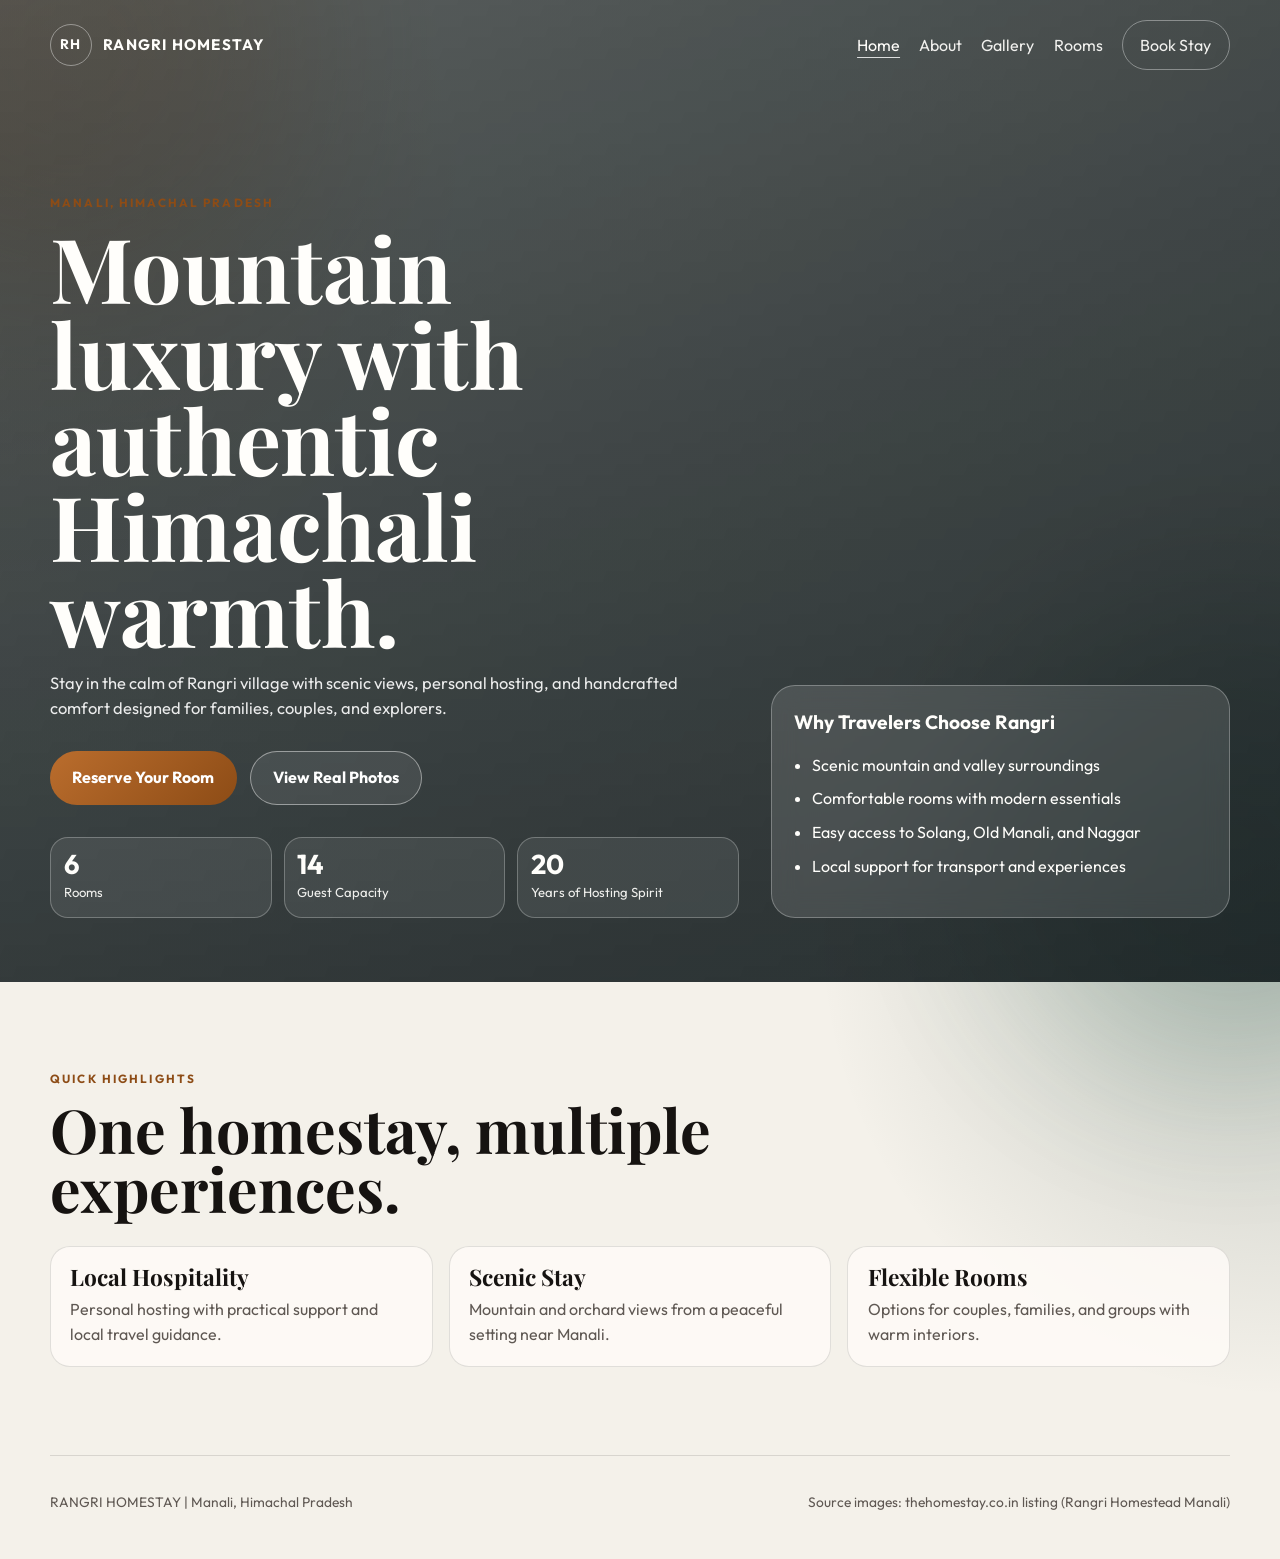
==== index.html @ 6e00585e "Initial commit: Rangri Homestay multipage website" ====
<!DOCTYPE html>
<html lang="en">
  <head>
    <meta charset="UTF-8" />
    <meta name="viewport" content="width=device-width, initial-scale=1.0" />
    <title>RANGRI HOMESTAY | Home</title>
    <meta
      name="description"
      content="RANGRI HOMESTAY Manali - premium mountain stay with authentic local hospitality."
    />
    <link rel="preconnect" href="https://fonts.googleapis.com" />
    <link rel="preconnect" href="https://fonts.gstatic.com" crossorigin />
    <link
      href="https://fonts.googleapis.com/css2?family=Outfit:wght@300;400;500;600;700;800&family=Playfair+Display:wght@500;600;700;800&display=swap"
      rel="stylesheet"
    />
    <link rel="stylesheet" href="styles.css" />
  </head>
  <body data-page="home">
    <div class="ambient ambient-one"></div>
    <div class="ambient ambient-two"></div>

    <header class="hero" id="home">
      <nav class="navbar container">
        <a class="brand" href="index.html">
          <span class="brand-dot">RH</span>
          <span>RANGRI HOMESTAY</span>
        </a>
        <div class="nav-links">
          <a href="index.html" data-nav="home">Home</a>
          <a href="about.html" data-nav="about">About</a>
          <a href="gallery.html" data-nav="gallery">Gallery</a>
          <a href="rooms.html" data-nav="rooms">Rooms</a>
          <a href="booking.html" class="nav-book" data-nav="booking">Book Stay</a>
        </div>
      </nav>

      <div class="hero-main container">
        <div class="hero-left reveal">
          <p class="eyebrow">Manali, Himachal Pradesh</p>
          <h1>Mountain luxury with authentic Himachali warmth.</h1>
          <p class="lead">
            Stay in the calm of Rangri village with scenic views, personal
            hosting, and handcrafted comfort designed for families, couples, and
            explorers.
          </p>
          <div class="hero-actions">
            <a href="booking.html" class="btn btn-solid">Reserve Your Room</a>
            <a href="gallery.html" class="btn btn-glass">View Real Photos</a>
          </div>
          <div class="metrics" id="metrics">
            <article class="metric">
              <strong data-target="6">0</strong>
              <span>Rooms</span>
            </article>
            <article class="metric">
              <strong data-target="14">0</strong>
              <span>Guest Capacity</span>
            </article>
            <article class="metric">
              <strong data-target="20">0</strong>
              <span>Years of Hosting Spirit</span>
            </article>
          </div>
        </div>

        <aside class="hero-panel reveal">
          <p class="panel-title">Why Travelers Choose Rangri</p>
          <ul>
            <li>Scenic mountain and valley surroundings</li>
            <li>Comfortable rooms with modern essentials</li>
            <li>Easy access to Solang, Old Manali, and Naggar</li>
            <li>Local support for transport and experiences</li>
          </ul>
        </aside>
      </div>
    </header>

    <main>
      <section class="section container reveal">
        <div class="section-head">
          <p class="eyebrow">Quick Highlights</p>
          <h2>One homestay, multiple experiences.</h2>
        </div>
        <div class="feature-grid">
          <article>
            <h3>Local Hospitality</h3>
            <p>Personal hosting with practical support and local travel guidance.</p>
          </article>
          <article>
            <h3>Scenic Stay</h3>
            <p>Mountain and orchard views from a peaceful setting near Manali.</p>
          </article>
          <article>
            <h3>Flexible Rooms</h3>
            <p>Options for couples, families, and groups with warm interiors.</p>
          </article>
        </div>
      </section>
    </main>

    <footer class="footer container">
      <p>RANGRI HOMESTAY | Manali, Himachal Pradesh</p>
      <p>Source images: thehomestay.co.in listing (Rangri Homestead Manali)</p>
    </footer>

    <script src="script.js"></script>
  </body>
</html>
---- styles.css ----
:root {
  --bg: #f4f1ea;
  --ink: #161311;
  --muted: #5f5853;
  --surface: rgba(255, 252, 248, 0.8);
  --surface-strong: #fffcf7;
  --line: rgba(22, 19, 17, 0.12);
  --accent: #ba6d2d;
  --accent-deep: #8d4c16;
  --pine: #203c35;
  --night: #10191b;
  --shadow: 0 24px 60px rgba(15, 11, 8, 0.12);
}

* {
  box-sizing: border-box;
}

html,
body {
  margin: 0;
  padding: 0;
  scroll-behavior: smooth;
}

body {
  font-family: "Outfit", sans-serif;
  color: var(--ink);
  background:
    radial-gradient(80vw 80vw at 0% 10%, rgba(186, 109, 45, 0.2), transparent 45%),
    radial-gradient(80vw 80vw at 100% 60%, rgba(32, 60, 53, 0.22), transparent 45%),
    var(--bg);
  line-height: 1.55;
}

.ambient {
  position: fixed;
  width: 460px;
  height: 460px;
  border-radius: 50%;
  filter: blur(80px);
  opacity: 0.22;
  z-index: -1;
  pointer-events: none;
}

.ambient-one {
  top: -180px;
  left: -160px;
  background: #cf8548;
}

.ambient-two {
  right: -180px;
  bottom: -180px;
  background: #356857;
}

.container {
  width: min(1180px, calc(100% - 2rem));
  margin: 0 auto;
}

a {
  text-decoration: none;
  color: inherit;
}

.eyebrow {
  margin: 0 0 0.75rem;
  font-size: 0.74rem;
  text-transform: uppercase;
  letter-spacing: 0.18em;
  color: var(--accent-deep);
  font-weight: 700;
}

h1,
h2,
h3 {
  font-family: "Playfair Display", serif;
  line-height: 0.96;
  margin: 0;
}

.hero {
  position: relative;
  min-height: 100vh;
  background: var(--hero-bg, linear-gradient(rgba(16, 25, 27, 0.3), rgba(16, 25, 27, 0.7)));
  transition: background-image 900ms ease;
  color: #fffefb;
}

.hero::after {
  content: "";
  position: absolute;
  inset: 0;
  background: linear-gradient(110deg, rgba(16, 25, 27, 0.56), rgba(16, 25, 27, 0.72));
}

.hero > * {
  position: relative;
  z-index: 2;
}

.navbar {
  display: flex;
  justify-content: space-between;
  align-items: center;
  gap: 1rem;
  padding: 1.25rem 0;
}

.brand {
  display: inline-flex;
  align-items: center;
  gap: 0.7rem;
  font-size: 0.95rem;
  font-weight: 700;
  letter-spacing: 0.08em;
}

.brand-dot {
  width: 42px;
  height: 42px;
  border: 1px solid rgba(255, 255, 255, 0.4);
  border-radius: 50%;
  display: grid;
  place-items: center;
  font-size: 0.86rem;
}

.nav-links {
  display: flex;
  align-items: center;
  gap: 1.2rem;
}

.nav-links a {
  opacity: 0.92;
}

.nav-links a.active {
  opacity: 1;
  text-decoration: underline;
  text-decoration-color: rgba(255, 255, 255, 0.8);
  text-underline-offset: 6px;
}

.nav-book {
  padding: 0.72rem 1.1rem;
  border: 1px solid rgba(255, 255, 255, 0.4);
  border-radius: 999px;
}

.hero-main {
  display: grid;
  grid-template-columns: 1.2fr 0.8fr;
  gap: 2rem;
  align-items: end;
  padding: 6.5rem 0 4rem;
}

.hero-left h1 {
  font-size: clamp(2.8rem, 7vw, 5.6rem);
  max-width: 11ch;
  margin-bottom: 1rem;
}

.lead {
  font-size: 1.03rem;
  max-width: 60ch;
  color: rgba(255, 255, 255, 0.9);
}

.hero-actions {
  margin: 1.8rem 0 2rem;
  display: flex;
  flex-wrap: wrap;
  gap: 0.8rem;
}

.btn {
  border-radius: 999px;
  padding: 0.86rem 1.4rem;
  display: inline-flex;
  justify-content: center;
  align-items: center;
  font-weight: 700;
  transition: transform 160ms ease, opacity 160ms ease;
}

.btn:hover {
  transform: translateY(-2px);
}

.btn-solid {
  background: linear-gradient(135deg, var(--accent), var(--accent-deep));
  color: #fff;
  border: 0;
}

.btn-glass {
  border: 1px solid rgba(255, 255, 255, 0.45);
  background: rgba(255, 255, 255, 0.08);
  color: #fff;
}

.metrics {
  display: grid;
  grid-template-columns: repeat(3, minmax(80px, 1fr));
  gap: 0.75rem;
}

.metric {
  border: 1px solid rgba(255, 255, 255, 0.26);
  border-radius: 18px;
  padding: 0.85rem 0.8rem;
  background: rgba(255, 255, 255, 0.08);
}

.metric strong {
  display: block;
  font-size: 1.7rem;
  line-height: 1;
}

.metric span {
  font-size: 0.82rem;
  opacity: 0.92;
}

.hero-panel {
  padding: 1.4rem;
  border-radius: 24px;
  background: rgba(255, 255, 255, 0.12);
  backdrop-filter: blur(12px);
  border: 1px solid rgba(255, 255, 255, 0.28);
}

.panel-title {
  margin: 0 0 0.9rem;
  font-size: 1.2rem;
  font-weight: 700;
}

.hero-panel ul {
  margin: 0 0 1rem;
  padding-left: 1.1rem;
  display: grid;
  gap: 0.56rem;
}

.panel-note {
  margin: 0;
  font-size: 0.8rem;
  color: rgba(255, 255, 255, 0.84);
}

.section {
  padding: 5.5rem 0;
}

.subhero {
  background: linear-gradient(135deg, #132125, #1f2d33);
  color: #fffefb;
}

.subhero-content {
  padding: 3rem 0 3.5rem;
}

.subhero-content h1 {
  font-size: clamp(2.2rem, 5vw, 4rem);
  max-width: 14ch;
}

.section-dark {
  background: linear-gradient(180deg, #151f22, #11181a);
  color: #fef8ef;
}

.section-dark .eyebrow {
  color: #f7c798;
}

.section-head {
  max-width: 760px;
  margin-bottom: 1.8rem;
}

.section-head h2 {
  font-size: clamp(2.1rem, 5vw, 3.8rem);
}

.feature-grid {
  display: grid;
  grid-template-columns: repeat(3, 1fr);
  gap: 1rem;
}

.feature-grid article {
  border: 1px solid var(--line);
  border-radius: 20px;
  padding: 1.2rem;
  background: var(--surface);
}

.feature-grid h3 {
  margin-bottom: 0.6rem;
  font-size: 1.42rem;
}

.feature-grid p {
  margin: 0;
  color: var(--muted);
}

.gallery-grid {
  display: grid;
  grid-template-columns: repeat(12, 1fr);
  gap: 0.8rem;
}

.photo-tile {
  position: relative;
  border-radius: 14px;
  overflow: hidden;
  min-height: 200px;
  border: 1px solid rgba(255, 255, 255, 0.18);
  cursor: zoom-in;
}

.photo-tile:nth-child(6n + 1),
.photo-tile:nth-child(6n + 4) {
  grid-column: span 6;
}

.photo-tile:nth-child(6n + 2),
.photo-tile:nth-child(6n + 3),
.photo-tile:nth-child(6n + 5),
.photo-tile:nth-child(6n + 6) {
  grid-column: span 3;
}

.photo-tile img {
  width: 100%;
  height: 100%;
  object-fit: cover;
  transition: transform 350ms ease;
}

.photo-tile:hover img {
  transform: scale(1.06);
}

.rooms-grid {
  display: grid;
  grid-template-columns: repeat(3, 1fr);
  gap: 1rem;
}

.room-card {
  border: 1px solid var(--line);
  border-radius: 20px;
  background: var(--surface-strong);
  overflow: hidden;
  box-shadow: var(--shadow);
}

.room-card img {
  width: 100%;
  height: 210px;
  object-fit: cover;
}

.room-card-body {
  padding: 1rem;
}

.room-card h3 {
  font-size: 1.42rem;
  margin-bottom: 0.5rem;
}

.room-card p {
  margin: 0 0 0.7rem;
  color: var(--muted);
}

.price-line {
  display: flex;
  justify-content: space-between;
  align-items: center;
  font-weight: 700;
}

.booking-wrap {
  border-radius: 24px;
  padding: 1.25rem;
  border: 1px solid var(--line);
  background: var(--surface-strong);
  display: grid;
  grid-template-columns: 1fr 1fr;
  gap: 1rem;
}

.booking-wrap.single {
  grid-template-columns: 1fr;
  max-width: 700px;
  margin: 0 auto;
}

.booking-copy h2 {
  font-size: clamp(2rem, 5vw, 3.2rem);
  margin-bottom: 1rem;
}

.booking-copy p {
  color: var(--muted);
}

.booking-form {
  display: grid;
  gap: 0.75rem;
}

.booking-form label {
  display: grid;
  gap: 0.38rem;
  font-size: 0.86rem;
  text-transform: uppercase;
  letter-spacing: 0.06em;
  font-weight: 600;
  color: #544f49;
}

.booking-form input,
.booking-form select {
  border: 1px solid var(--line);
  border-radius: 12px;
  font: inherit;
  padding: 0.72rem 0.8rem;
  background: #fff;
}

.two-col {
  display: grid;
  grid-template-columns: 1fr 1fr;
  gap: 0.7rem;
}

.full {
  width: 100%;
}

.form-note {
  min-height: 1.3rem;
  margin: 0;
  font-size: 0.92rem;
}

.lightbox {
  position: fixed;
  inset: 0;
  background: rgba(0, 0, 0, 0.88);
  display: none;
  place-items: center;
  z-index: 40;
}

.lightbox.open {
  display: grid;
}

.lightbox img {
  width: min(92vw, 980px);
  max-height: 85vh;
  object-fit: contain;
  border-radius: 8px;
}

.lightbox-close {
  position: absolute;
  top: 1rem;
  right: 1rem;
  width: 42px;
  height: 42px;
  border: 1px solid rgba(255, 255, 255, 0.5);
  color: #fff;
  background: transparent;
  border-radius: 50%;
  cursor: pointer;
}

.footer {
  display: flex;
  justify-content: space-between;
  flex-wrap: wrap;
  gap: 0.65rem;
  border-top: 1px solid var(--line);
  padding: 1.4rem 0 2rem;
  color: var(--muted);
  font-size: 0.86rem;
}

.reveal {
  opacity: 0;
  transform: translateY(24px);
  transition: opacity 550ms ease, transform 550ms ease;
}

.reveal.visible {
  opacity: 1;
  transform: translateY(0);
}

@media (max-width: 980px) {
  .hero-main,
  .booking-wrap {
    grid-template-columns: 1fr;
  }

  .feature-grid,
  .rooms-grid {
    grid-template-columns: 1fr 1fr;
  }

  .photo-tile:nth-child(6n + 1),
  .photo-tile:nth-child(6n + 4),
  .photo-tile:nth-child(6n + 2),
  .photo-tile:nth-child(6n + 3),
  .photo-tile:nth-child(6n + 5),
  .photo-tile:nth-child(6n + 6) {
    grid-column: span 6;
  }
}

@media (max-width: 720px) {
  .nav-links a:not(.nav-book) {
    display: none;
  }

  .hero-main {
    padding-top: 4rem;
  }

  .metrics,
  .feature-grid,
  .rooms-grid,
  .two-col {
    grid-template-columns: 1fr;
  }

  .photo-tile:nth-child(6n + 1),
  .photo-tile:nth-child(6n + 4),
  .photo-tile:nth-child(6n + 2),
  .photo-tile:nth-child(6n + 3),
  .photo-tile:nth-child(6n + 5),
  .photo-tile:nth-child(6n + 6) {
    grid-column: span 12;
  }

  .section {
    padding: 4.4rem 0;
  }
}
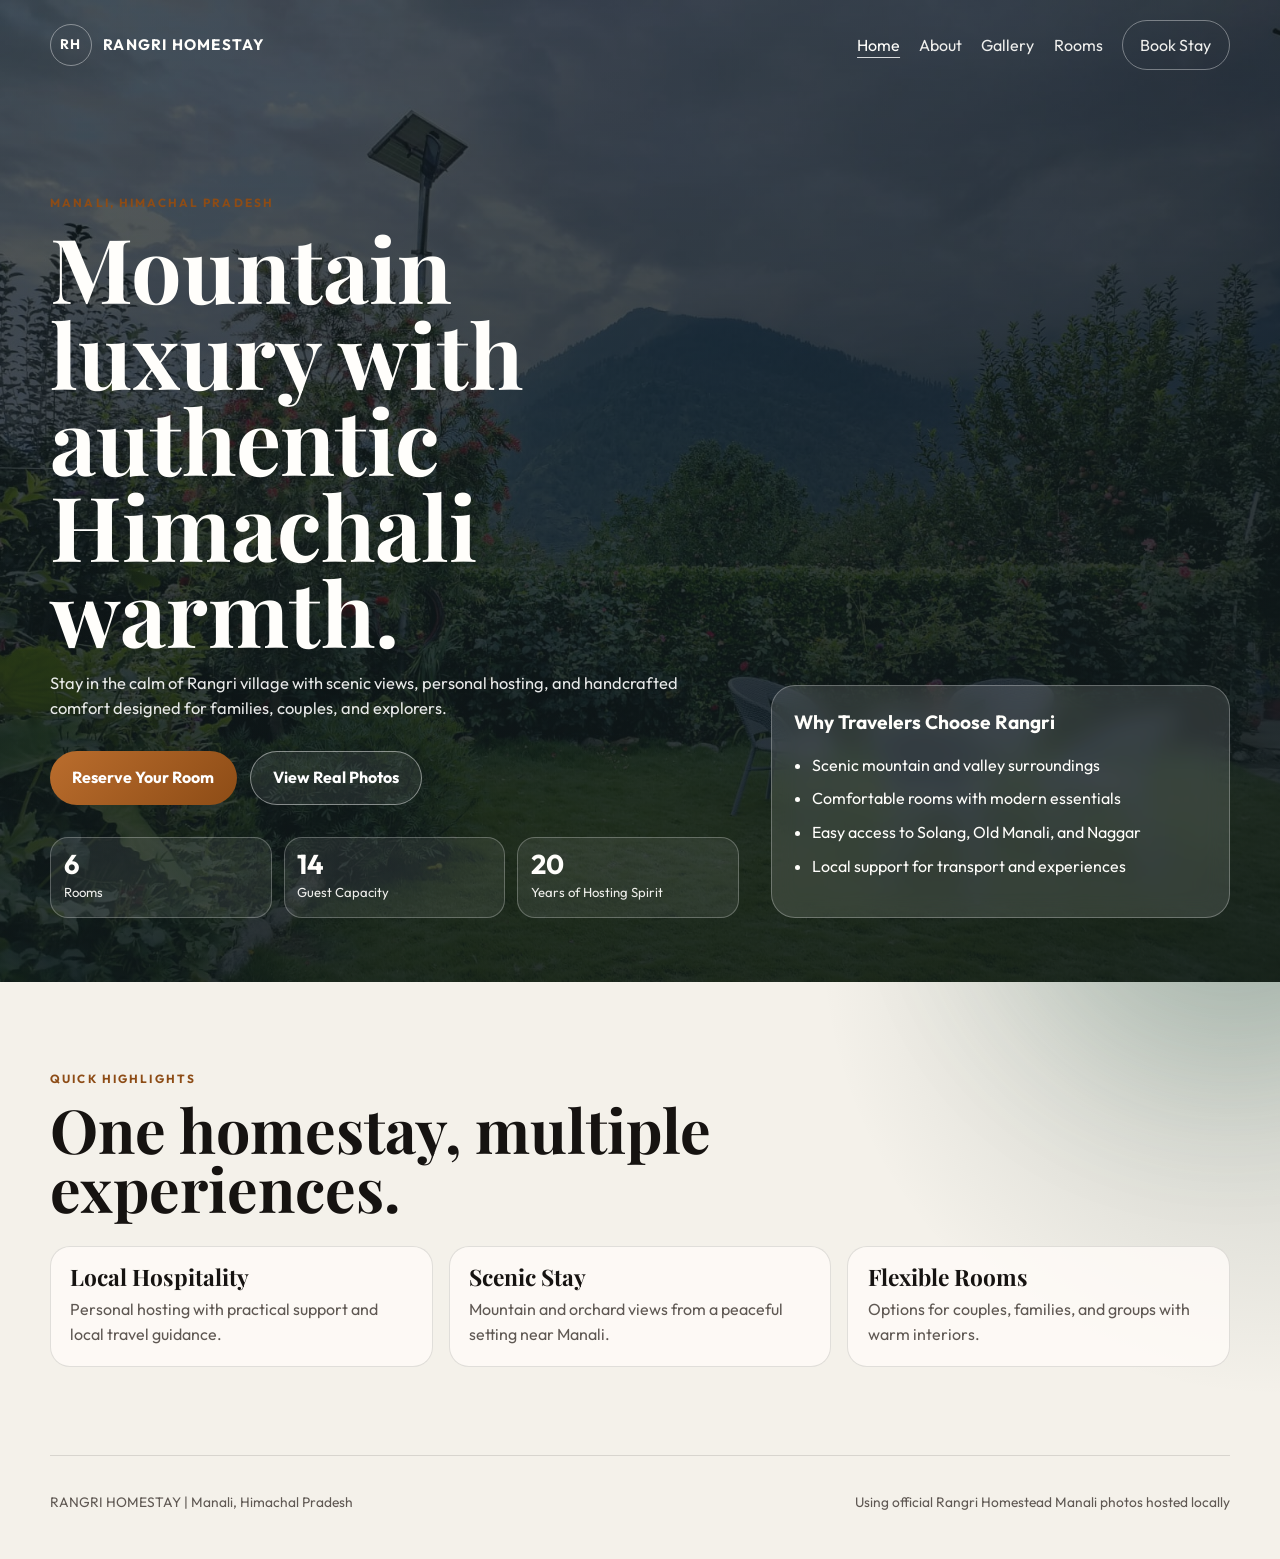
==== commit d15abbb8: "Use local Rangri Homestead photos and fix gallery loading" ====
--- a/index.html
+++ b/index.html
@@ -101,7 +101,7 @@
 
     <footer class="footer container">
       <p>RANGRI HOMESTAY | Manali, Himachal Pradesh</p>
-      <p>Source images: thehomestay.co.in listing (Rangri Homestead Manali)</p>
+      <p>Using official Rangri Homestead Manali photos hosted locally</p>
     </footer>
 
     <script src="script.js"></script>
